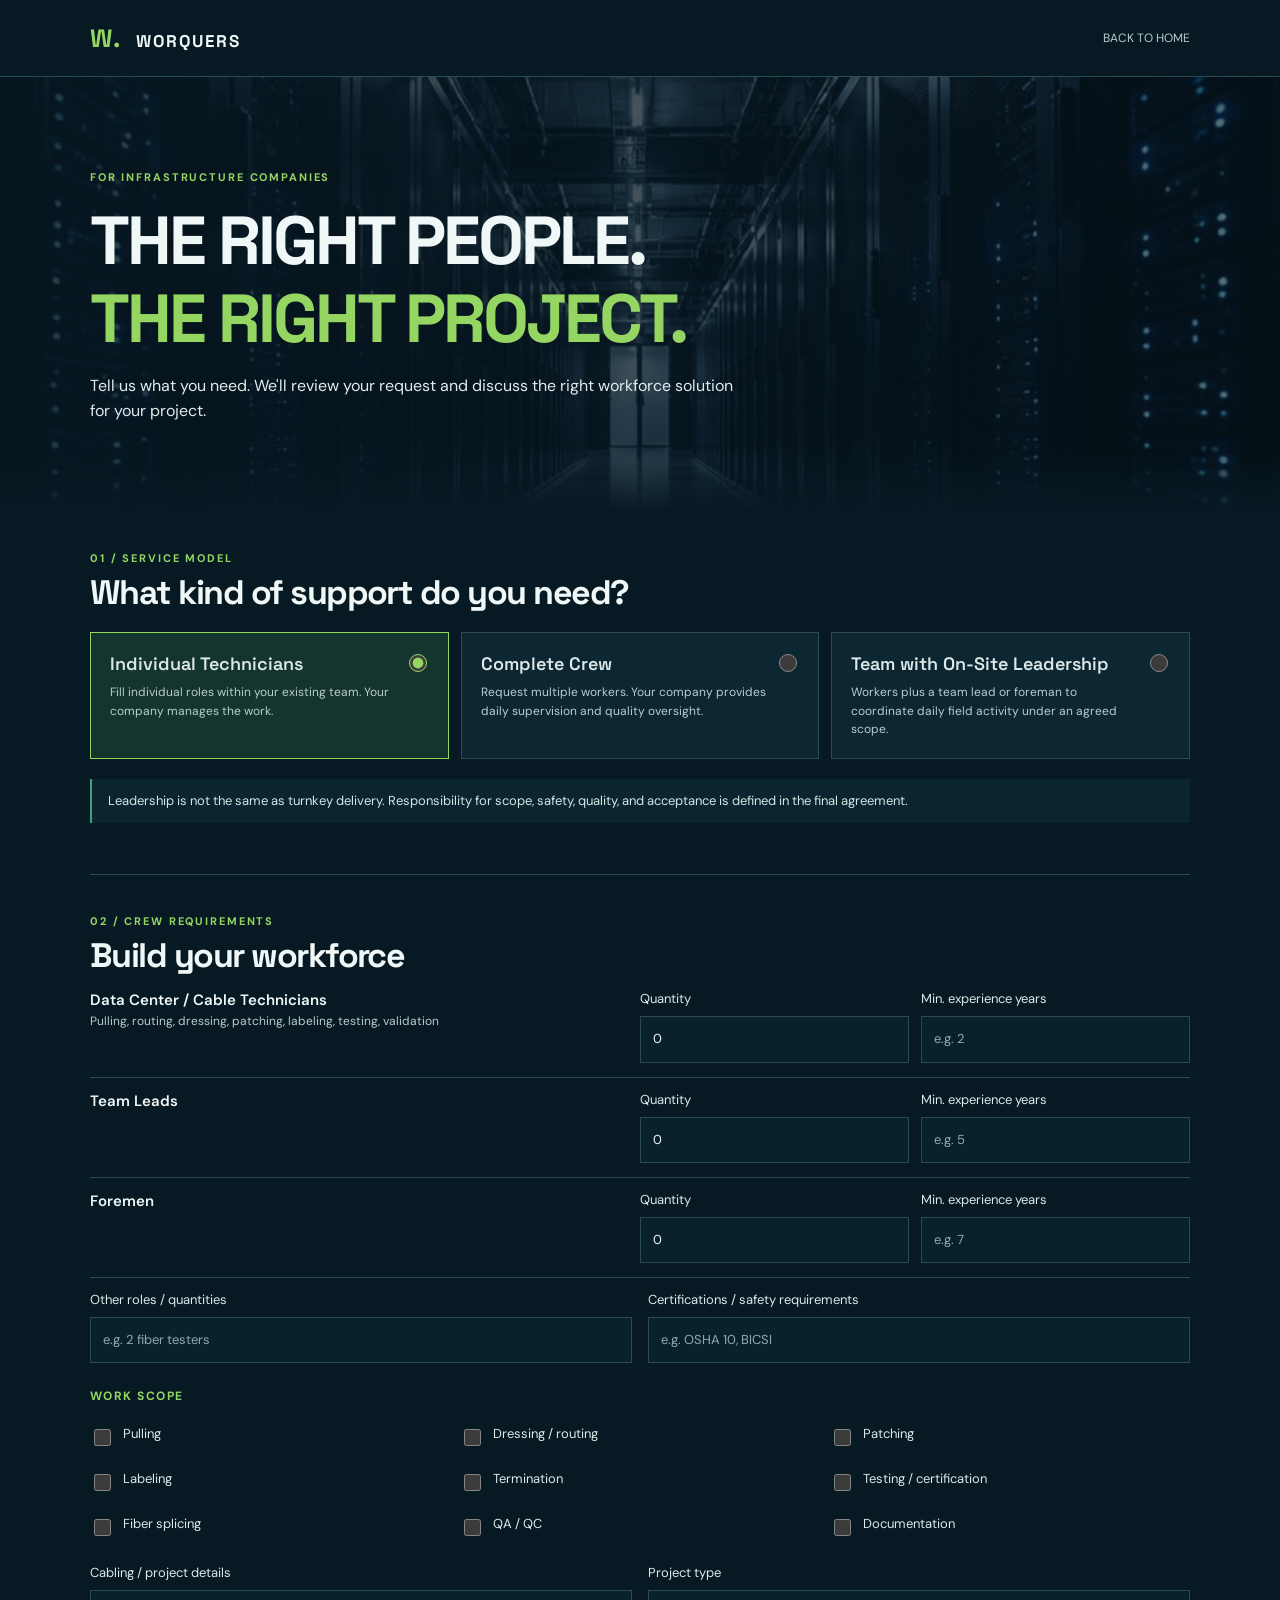
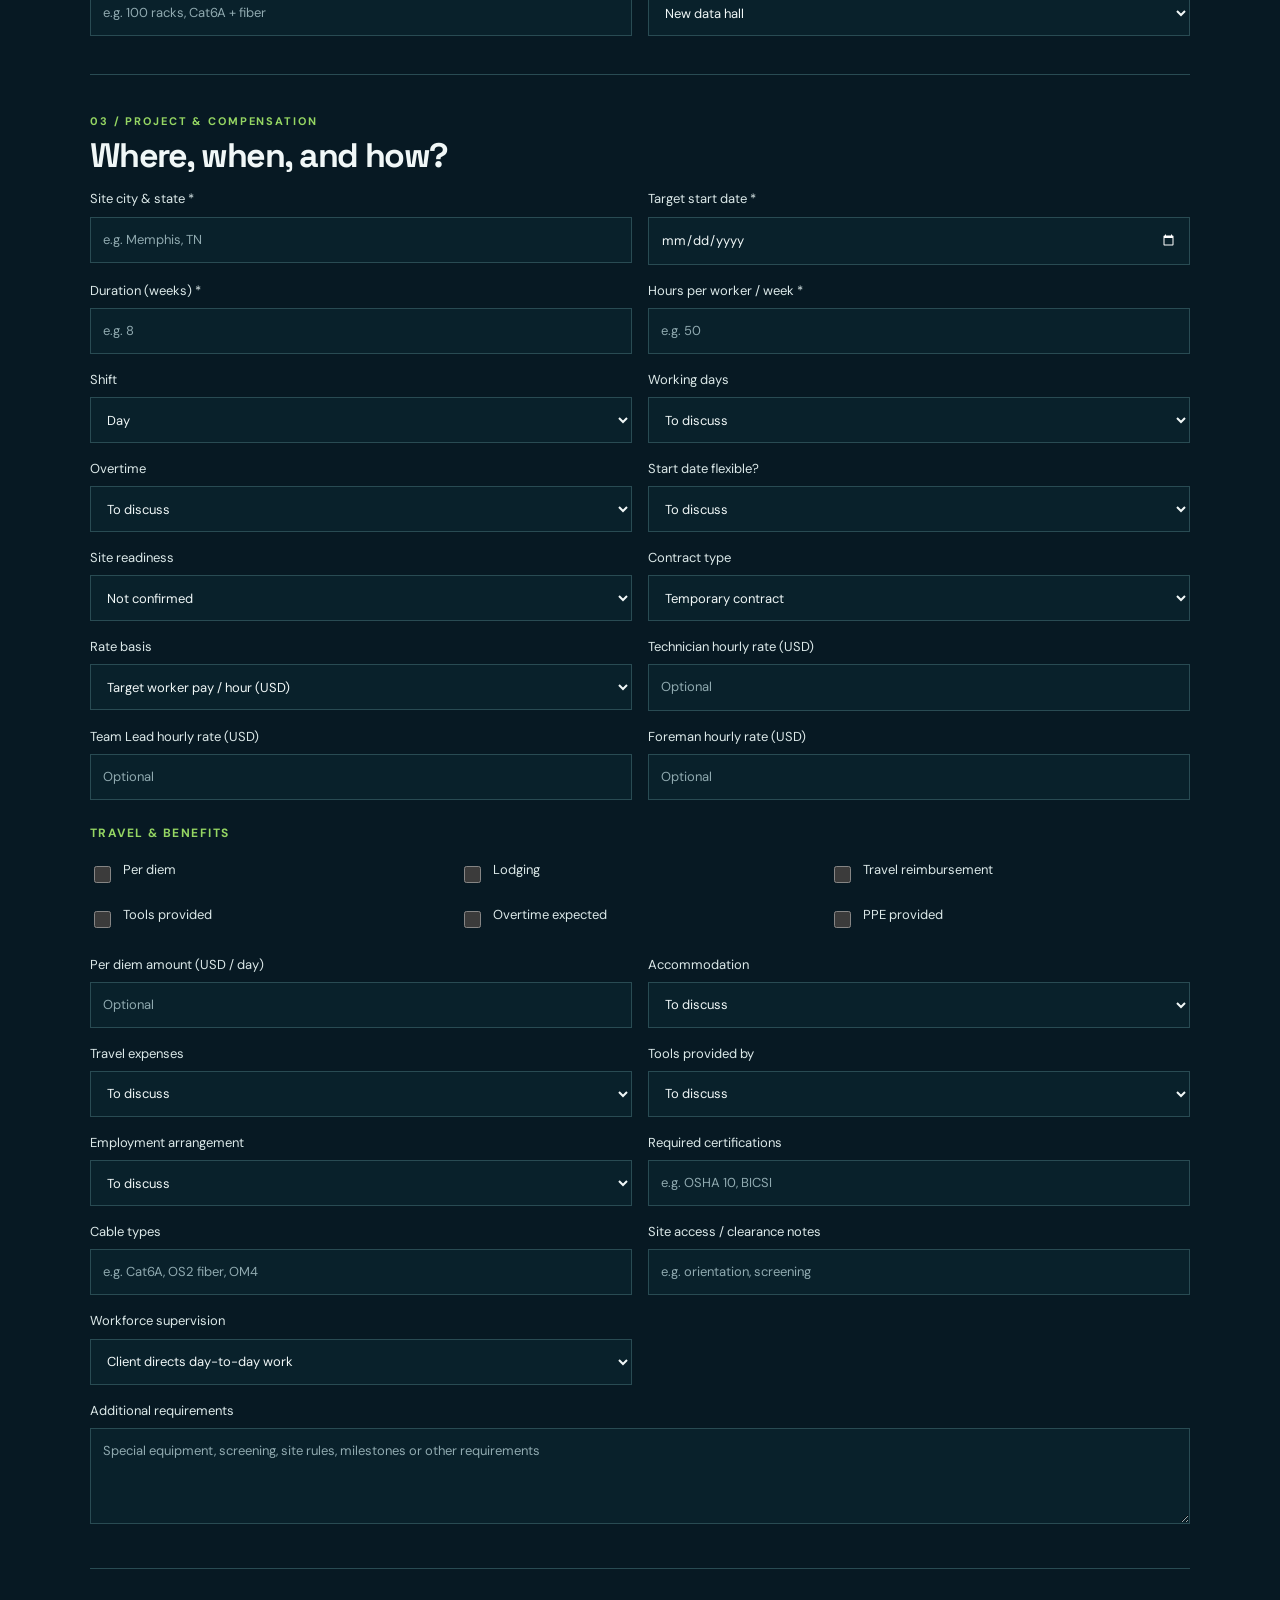
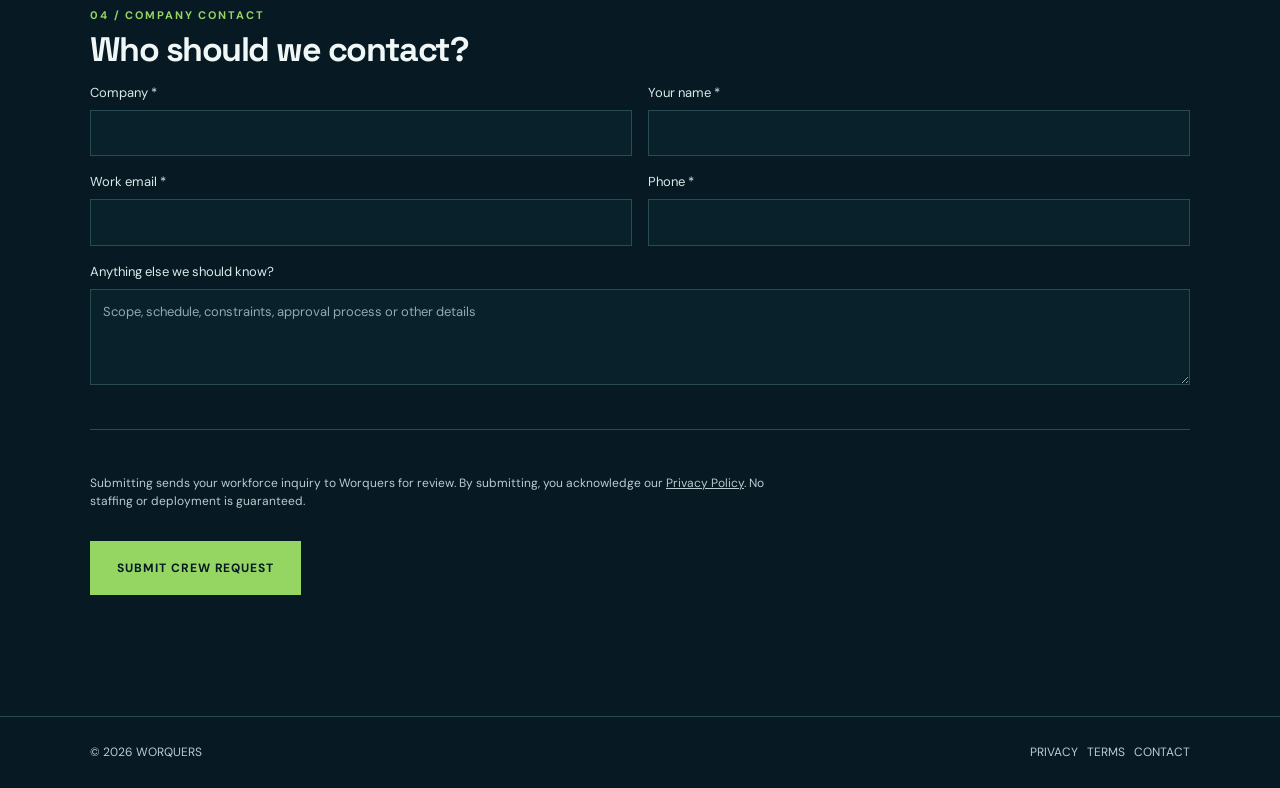
==== hire.html @ c4ccb14d "supabase" ====
<!doctype html>
<html lang="en">

<head>
  <meta charset="utf-8">
  <meta name="viewport" content="width=device-width,initial-scale=1">
  <meta name="theme-color" content="#071923">

  <meta name="description"
    content="Request individual data center technicians, a complete crew, or a team with on-site leadership from Worquers.">
  <title>Request Workforce | Worquers</title>
  <link rel="preconnect" href="https://fonts.googleapis.com">
  <link rel="preconnect" href="https://fonts.gstatic.com" crossorigin>
  <link
    href="https://fonts.googleapis.com/css2?family=DM+Sans:wght@400;500;600;700&family=Space+Grotesk:wght@500;600;700&display=swap"
    rel="stylesheet">
  <style>
    :root {
      color-scheme: dark;
      --bg: #071923;
      --panel: #0d2935;
      --line: #294b53;
      --text: #f0f7f7;
      --muted: #b8cdd0;
      --lime: #95d663;
      --teal: #3aa675
    }

    * {
      box-sizing: border-box
    }

    html {
      scroll-behavior: smooth
    }

    body {
      margin: 0;
      background: var(--bg);
      color: var(--text);
      font: 15px/1.55 'DM Sans', Arial, sans-serif
    }

    a {
      color: inherit;
      text-decoration: none
    }

    button,
    input,
    select,
    textarea {
      font: inherit
    }

    input,
    select,
    textarea {
      width: 100%;
      border: 1px solid var(--line);
      border-radius: 0;
      background: #09212b;
      color: var(--text);
      padding: 12px;
      min-height: 46px
    }

    textarea {
      min-height: 96px;
      resize: vertical
    }

    input:focus-visible,
    select:focus-visible,
    textarea:focus-visible,
    button:focus-visible,
    a:focus-visible {
      outline: 2px solid var(--lime);
      outline-offset: 2px
    }

    label {
      display: block;
      font-size: 13px;
      color: #dce9e9
    }

    label>span {
      display: block;
      margin-bottom: 7px
    }

    small,
    .hint {
      color: var(--muted)
    }

    .wrap {
      width: min(1100px, calc(100% - 36px));
      margin: auto
    }

    .top {
      border-bottom: 1px solid var(--line)
    }

    .top .wrap {
      min-height: 76px;
      display: flex;
      align-items: center;
      justify-content: space-between;
      gap: 20px
    }

    .logo {
      font: 700 17px 'Space Grotesk', sans-serif;
      letter-spacing: .12em
    }

    .logo b {
      font-size: 25px;
      color: var(--lime);
      margin-right: 8px
    }

    .back {
      font-size: 12px;
      color: var(--muted)
    }

    .hero {
      position: relative;
      isolation: isolate;
      padding: 80px 0 54px;
      background: linear-gradient(90deg, rgba(7, 25, 35, .86), rgba(7, 25, 35, .62)), url('worquers-background-images/hero-datacenter.jpg') center/cover
    }

    .hero:after {
      content: '';
      position: absolute;
      inset: auto 0 0;
      height: 60px;
      background: linear-gradient(transparent, var(--bg));
      z-index: -1
    }

    .eyebrow,
    .section-tag {
      font-size: 11px;
      font-weight: 700;
      letter-spacing: .17em;
      color: var(--lime)
    }

    h1,
    h2,
    h3 {
      font-family: 'Space Grotesk', sans-serif;
      line-height: 1.15;
      letter-spacing: -.045em
    }

    h1 {
      font-size: clamp(39px, 6vw, 68px);
      margin: 16px 0
    }

    h1 em {
      font-style: normal;
      color: var(--lime)
    }

    .hero p:last-child {
      max-width: 650px;
      color: #e1ebed;
      font-size: 16px
    }

    .section {
      padding: 38px 0;
      border-bottom: 1px solid var(--line)
    }

    h2 {
      font-size: clamp(24px, 3vw, 34px);
      margin: 6px 0 14px
    }

    .options {
      display: grid;
      gap: 12px;
      margin: 20px 0
    }

    .choice {
      display: block;
      position: relative;
      border: 1px solid var(--line);
      background: rgba(13, 41, 53, .85);
      padding: 19px;
      cursor: pointer
    }

    .choice:has(input:checked) {
      border-color: var(--lime);
      background: #14342e
    }

    .choice input {
      position: absolute;
      top: 18px;
      right: 18px;
      width: 18px;
      height: 18px;
      min-height: auto;
      accent-color: var(--lime)
    }

    .choice strong {
      display: block;
      margin-right: 27px;
      font: 600 18px 'Space Grotesk', sans-serif
    }

    .choice small {
      display: block;
      max-width: 290px;
      margin-top: 8px;
      font-size: 12px;
      line-height: 1.55
    }

    .clarity {
      border-left: 2px solid var(--teal);
      padding: 12px 16px;
      background: #0a2530;
      color: #d4e5e4;
      font-size: 13px
    }

    .grid {
      display: grid;
      grid-template-columns: 1fr;
      gap: 16px
    }

    .field-title {
      color: var(--lime);
      font-size: 12px;
      letter-spacing: .12em;
      font-weight: 700;
      margin: 24px 0 14px
    }

    .role {
      display: grid;
      grid-template-columns: 1fr 1fr;
      gap: 12px;
      margin: 12px 0;
      border-bottom: 1px solid var(--line);
      padding-bottom: 14px
    }

    .role .role-name {
      grid-column: 1/-1;
      font-weight: 600
    }

    .role .role-name small {
      display: block;
      font-weight: 400;
      font-size: 12px
    }

    .work-types {
      display: grid;
      grid-template-columns: 1fr 1fr;
      gap: 10px
    }

    .tick {
      display: flex;
      gap: 9px;
      align-items: center;
      min-height: 35px
    }

    .tick input {
      width: 17px;
      height: 17px;
      min-height: auto;
      accent-color: var(--lime)
    }

    .tick span {
      font-size: 13px
    }

    .submit-area {
      padding: 32px 0 70px
    }

    .btn {
      background: var(--lime);
      color: #071923;
      border: 0;
      min-height: 54px;
      padding: 14px 27px;
      font-weight: 700;
      font-size: 12px;
      letter-spacing: .08em;
      cursor: pointer
    }

    .btn:hover {
      background: #b5e57d
    }

    .fine {
      font-size: 12px;
      color: var(--muted);
      max-width: 700px
    }

    .status {
      margin-top: 16px;
      min-height: 20px;
      color: var(--lime)
    }

    footer {
      border-top: 1px solid var(--line);
      padding: 26px 0;
      color: var(--muted);
      font-size: 12px
    }

    footer .wrap {
      display: flex;
      justify-content: space-between;
      gap: 18px;
      flex-wrap: wrap
    }

    input::placeholder,
    textarea::placeholder {
      color: #90aab0
    }

    @media(min-width:680px) {
      .options {
        grid-template-columns: repeat(3, 1fr)
      }

      .grid {
        grid-template-columns: repeat(2, minmax(0, 1fr))
      }

      .work-types {
        grid-template-columns: repeat(3, 1fr)
      }

      .role {
        grid-template-columns: 2fr 1fr 1fr
      }

      .role .role-name {
        grid-column: auto
      }

      .hero {
        padding: 92px 0 72px
      }
    }

    @media(prefers-reduced-motion:reduce) {
      html {
        scroll-behavior: auto
      }
    }
  </style>
</head>

<body>
  <header class="top">
    <div class="wrap"><a href="index.html" class="logo"><b>W.</b> WORQUERS</a><a class="back" href="index.html">BACK TO
        HOME</a></div>
  </header>
  <main>
    <section class="hero">
      <div class="wrap">
        <div class="eyebrow">FOR INFRASTRUCTURE COMPANIES</div>
        <h1>THE RIGHT PEOPLE.<br><em>THE RIGHT PROJECT.</em></h1>
        <p>Tell us what you need. We'll review your request and discuss the right workforce solution for your project.
        </p>
      </div>
    </section>
    <form id="crewForm" class="wrap" novalidate>
      <section class="section">
        <div class="section-tag">01 / SERVICE MODEL</div>
        <h2>What kind of support do you need?</h2>
        <div class="options" role="radiogroup" aria-label="Workforce support type">
          <label class="choice"><input type="radio" name="service_model" value="Individual Technicians" required
              checked><strong>Individual Technicians</strong><small>Fill individual roles within your existing team.
              Your company manages the work.</small></label>
          <label class="choice"><input type="radio" name="service_model" value="Complete Crew"><strong>Complete
              Crew</strong><small>Request multiple workers. Your company provides daily supervision and quality
              oversight.</small></label>
          <label class="choice"><input type="radio" name="service_model"
              value="Team with On-Site Leadership"><strong>Team with On-Site Leadership</strong><small>Workers plus a
              team lead or foreman to coordinate daily field activity under an agreed scope.</small></label>
        </div>
        <p class="clarity">Leadership is not the same as turnkey delivery. Responsibility for scope, safety, quality,
          and acceptance is defined in the final agreement.</p>
      </section>
      <section class="section">
        <div class="section-tag">02 / CREW REQUIREMENTS</div>
        <h2>Build your workforce</h2>
        <div class="role">
          <div class="role-name">Data Center / Cable Technicians<small>Pulling, routing, dressing, patching,
              labeling, testing, validation</small></div><label><span>Quantity</span><input name="technicians_needed"
              type="number" min="0" max="1000" value="0" required></label><label><span>Min. experience
              years</span><input name="technician_years" type="number" min="0" max="50" placeholder="e.g. 2"></label>
        </div>
        <div class="role">
          <div class="role-name">Team Leads</div><label><span>Quantity</span><input name="team_leads_needed"
              type="number" min="0" max="1000" value="0" required></label><label><span>Min. experience
              years</span><input name="team_lead_years" type="number" min="0" max="50" placeholder="e.g. 5"></label>
        </div>
        <div class="role">
          <div class="role-name">Foremen</div><label><span>Quantity</span><input name="foremen_needed" type="number"
              min="0" max="1000" value="0" required></label><label><span>Min. experience years</span><input
              name="foreman_years" type="number" min="0" max="50" placeholder="e.g. 7"></label>
        </div>
        <div class="grid"><label><span>Other roles / quantities</span><input name="other_roles"
              placeholder="e.g. 2 fiber testers"></label><label><span>Certifications / safety requirements</span><input
              name="certifications" placeholder="e.g. OSHA 10, BICSI"></label></div>
        <div class="field-title">WORK SCOPE</div>
        <div class="work-types">
          <label class="tick"><input type="checkbox" name="work" value="Pulling"><span>Pulling</span></label><label
            class="tick"><input type="checkbox" name="work" value="Dressing / Routing"><span>Dressing /
              routing</span></label><label class="tick"><input type="checkbox" name="work"
              value="Patching"><span>Patching</span></label><label class="tick"><input type="checkbox" name="work"
              value="Labeling"><span>Labeling</span></label><label class="tick"><input type="checkbox" name="work"
              value="Termination"><span>Termination</span></label><label class="tick"><input type="checkbox" name="work"
              value="Testing"><span>Testing / certification</span></label><label class="tick"><input type="checkbox"
              name="work" value="Fiber splicing"><span>Fiber splicing</span></label><label class="tick"><input
              type="checkbox" name="work" value="QA / QC"><span>QA / QC</span></label><label class="tick"><input
              type="checkbox" name="work" value="Documentation"><span>Documentation</span></label>
        </div>
        <div class="grid" style="margin-top:18px"><label><span>Cabling / project details</span><input
              name="cable_details" placeholder="e.g. 100 racks, Cat6A + fiber"></label><label><span>Project
              type</span><select name="project_type">
              <option>New data hall</option>
              <option>Expansion</option>
              <option>Retrofit / upgrade</option>
              <option>Other</option>
            </select></label></div>
      </section>
      <section class="section">
        <div class="section-tag">03 / PROJECT & COMPENSATION</div>
        <h2>Where, when, and how?</h2>
        <div class="grid">
          <label><span>Site city & state *</span><input name="project_location" required
              placeholder="e.g. Memphis, TN"></label>
          <label><span>Target start date *</span><input type="date" name="start_date" required></label>
          <label><span>Duration (weeks) *</span><input type="number" name="duration_weeks" min="1" max="260" required
              placeholder="e.g. 8"></label>
          <label><span>Hours per worker / week *</span><input type="number" name="hours_per_week" min="1" max="112"
              required placeholder="e.g. 50"></label>
          <label><span>Shift</span><select name="shift">
              <option>Day</option>
              <option>Night</option>
              <option>Rotating</option>
              <option>Multiple shifts</option>
            </select></label>
          <label><span>Working days</span><select name="working_days">
              <option value="">To discuss</option>
              <option>Monday–Friday</option>
              <option>6 days per week</option>
              <option>7 days per week</option>
              <option>Custom schedule</option>
            </select></label>
          <label><span>Overtime</span><select name="overtime_required">
              <option value="">To discuss</option>
              <option value="true">Required</option>
              <option value="false">Not required</option>
            </select></label>
          <label><span>Start date flexible?</span><select name="start_date_flexible">
              <option value="">To discuss</option>
              <option value="true">Yes</option>
              <option value="false">No</option>
            </select></label>
          <label><span>Site readiness</span><select name="site_readiness">
              <option value="">Not confirmed</option>
              <option>Ready</option>
              <option>Expected by start date</option>
              <option>Not yet ready</option>
            </select></label>
          <label><span>Contract type</span><select name="contract_type">
              <option>Temporary contract</option>
              <option>Temp-to-hire</option>
              <option>Ongoing assignment</option>
              <option>Other</option>
            </select></label>
          <label><span>Rate basis</span><select name="rate_basis">
              <option>Target worker pay / hour (USD)</option>
              <option>Client bill-rate budget / hour (USD)</option>
              <option>To discuss</option>
            </select></label>
          <label><span>Technician hourly rate (USD)</span><input name="hourly_rate_technician" type="number" min="0"
              step="0.01" placeholder="Optional"></label>
          <label><span>Team Lead hourly rate (USD)</span><input name="hourly_rate_team_lead" type="number" min="0"
              step="0.01" placeholder="Optional"></label>
          <label><span>Foreman hourly rate (USD)</span><input name="hourly_rate_foreman" type="number" min="0"
              step="0.01" placeholder="Optional"></label>
        </div>
        <div class="field-title">TRAVEL & BENEFITS</div>
        <div class="work-types"><label class="tick"><input type="checkbox" name="perks" value="Per diem"><span>Per
              diem</span></label><label class="tick"><input type="checkbox" name="perks"
              value="Lodging"><span>Lodging</span></label><label class="tick"><input type="checkbox" name="perks"
              value="Travel reimbursement"><span>Travel reimbursement</span></label><label class="tick"><input
              type="checkbox" name="perks" value="Tools provided"><span>Tools provided</span></label><label
            class="tick"><input type="checkbox" name="perks" value="Overtime expected"><span>Overtime
              expected</span></label><label class="tick"><input type="checkbox" name="perks"
              value="PPE provided"><span>PPE provided</span></label></div>
        <div class="grid" style="margin-top:18px">
          <label><span>Per diem amount (USD / day)</span><input name="per_diem_amount" type="number" min="0" max="10000"
              step="0.01" placeholder="Optional"></label>
          <label><span>Accommodation</span><select name="accommodation">
              <option value="">To discuss</option>
              <option>Provided by client</option>
              <option>Allowance / reimbursement</option>
              <option>Not provided</option>
            </select></label>
          <label><span>Travel expenses</span><select name="travel_expenses">
              <option value="">To discuss</option>
              <option>Covered by client</option>
              <option>Reimbursed</option>
              <option>Not covered</option>
            </select></label>
          <label><span>Tools provided by</span><select name="tools_provided_by">
              <option value="">To discuss</option>
              <option>Client</option>
              <option>Workers</option>
              <option>Combination</option>
            </select></label>
          <label><span>Employment arrangement</span><select name="employment_arrangement">
              <option value="">To discuss</option>
              <option>Temporary staffing</option>
              <option>Temp-to-hire</option>
              <option>Project subcontract</option>
              <option>Other</option>
            </select></label>
          <label><span>Required certifications</span><input name="certifications_required"
              placeholder="e.g. OSHA 10, BICSI"></label>
          <label><span>Cable types</span><input name="cable_types" placeholder="e.g. Cat6A, OS2 fiber, OM4"></label>
          <label><span>Site access / clearance notes</span><input name="site_access_requirements"
              placeholder="e.g. orientation, screening"></label><label><span>Workforce supervision</span><select
              name="supervision">
              <option>Client directs day-to-day work</option>
              <option>On-site lead requested</option>
              <option>To discuss</option>
            </select></label>
        </div>
        <label style="margin-top:16px"><span>Additional requirements</span><textarea name="additional_requirements"
            maxlength="2000"
            placeholder="Special equipment, screening, site rules, milestones or other requirements"></textarea></label>
      </section>
      <section class="section">
        <div class="section-tag">04 / COMPANY CONTACT</div>
        <h2>Who should we contact?</h2>
        <div class="grid"><label><span>Company *</span><input name="company_name" autocomplete="organization"
              required></label><label><span>Your name *</span><input name="contact_name" autocomplete="name"
              required></label><label><span>Work email *</span><input name="contact_email" type="email"
              autocomplete="email" required></label><label><span>Phone *</span><input name="contact_phone"
              autocomplete="tel" required></label></div>
        <label style="margin-top:16px"><span>Anything else we should know?</span><textarea name="project_description"
            maxlength="2000"
            placeholder="Scope, schedule, constraints, approval process or other details"></textarea></label>
      </section>
      <div class="submit-area">
        <p class="fine">Submitting sends your workforce inquiry to Worquers for review. By submitting, you acknowledge
          our <a style="text-decoration:underline" href="privacy.html">Privacy Policy</a>. No staffing or deployment is
          guaranteed.</p><button class="btn" id="submitButton" style="margin-top:18px" type="submit">SUBMIT CREW
          REQUEST</button>
        <p class="status" id="status" role="status" aria-live="polite"></p>
      </div>
    </form>
  </main>
  <footer>
    <div class="wrap"><span>© 2026 WORQUERS</span><span><a href="privacy.html">PRIVACY</a> &nbsp; <a
          href="terms.html">TERMS</a> &nbsp; <a href="mailto:info@worquers.com">CONTACT</a></span></div>
  </footer>
  <script>
    // Public endpoint only. Never put a Supabase secret/service-role key in this file.
    const FUNCTION_URL = "https://begudxvyjlhcquzptxom.supabase.co/functions/v1/submit-crew-request";
    const form = document.getElementById("crewForm");
    const statusEl = document.getElementById("status");
    const submitButton = document.getElementById("submitButton");

    form.addEventListener("submit", async (event) => {
      event.preventDefault();
      if (!form.reportValidity()) return;
      const data = new FormData(form);
      const roles = ["technicians_needed", "team_leads_needed", "foremen_needed"];
      if (roles.every(k => Number(data.get(k) || 0) === 0) && !String(data.get("other_roles") || "").trim()) {
        statusEl.textContent = "Please request at least one position.";
        return;
      }
      const payload = {};
      for (const [key, value] of data.entries()) {
        if (key === "work" || key === "perks") continue;
        payload[key] = String(value).trim();
      }
      payload.work_types = data.getAll("work").map(String);
      payload.perks = data.getAll("perks").map(String);
      submitButton.disabled = true;
      submitButton.textContent = "SUBMITTING...";
      statusEl.textContent = "Sending your request securely...";
      try {
        const response = await fetch(FUNCTION_URL, {
          method: "POST",
          headers: { "Content-Type": "application/json" },
          body: JSON.stringify(payload)
        });
        const result = await response.json().catch(() => ({}));
        if (!response.ok || !result.ok) throw new Error(result.error || "Unable to submit. Please try again.");
        form.reset();
        statusEl.textContent = "Request received. Thank you — Worquers will review your inquiry.";
        submitButton.textContent = "REQUEST SENT";
      } catch (error) {
        statusEl.textContent = error.message || "Something went wrong. Please try again.";
        submitButton.disabled = false;
        submitButton.textContent = "SUBMIT CREW REQUEST";
      }
    });
  </script>
</body>

</html>
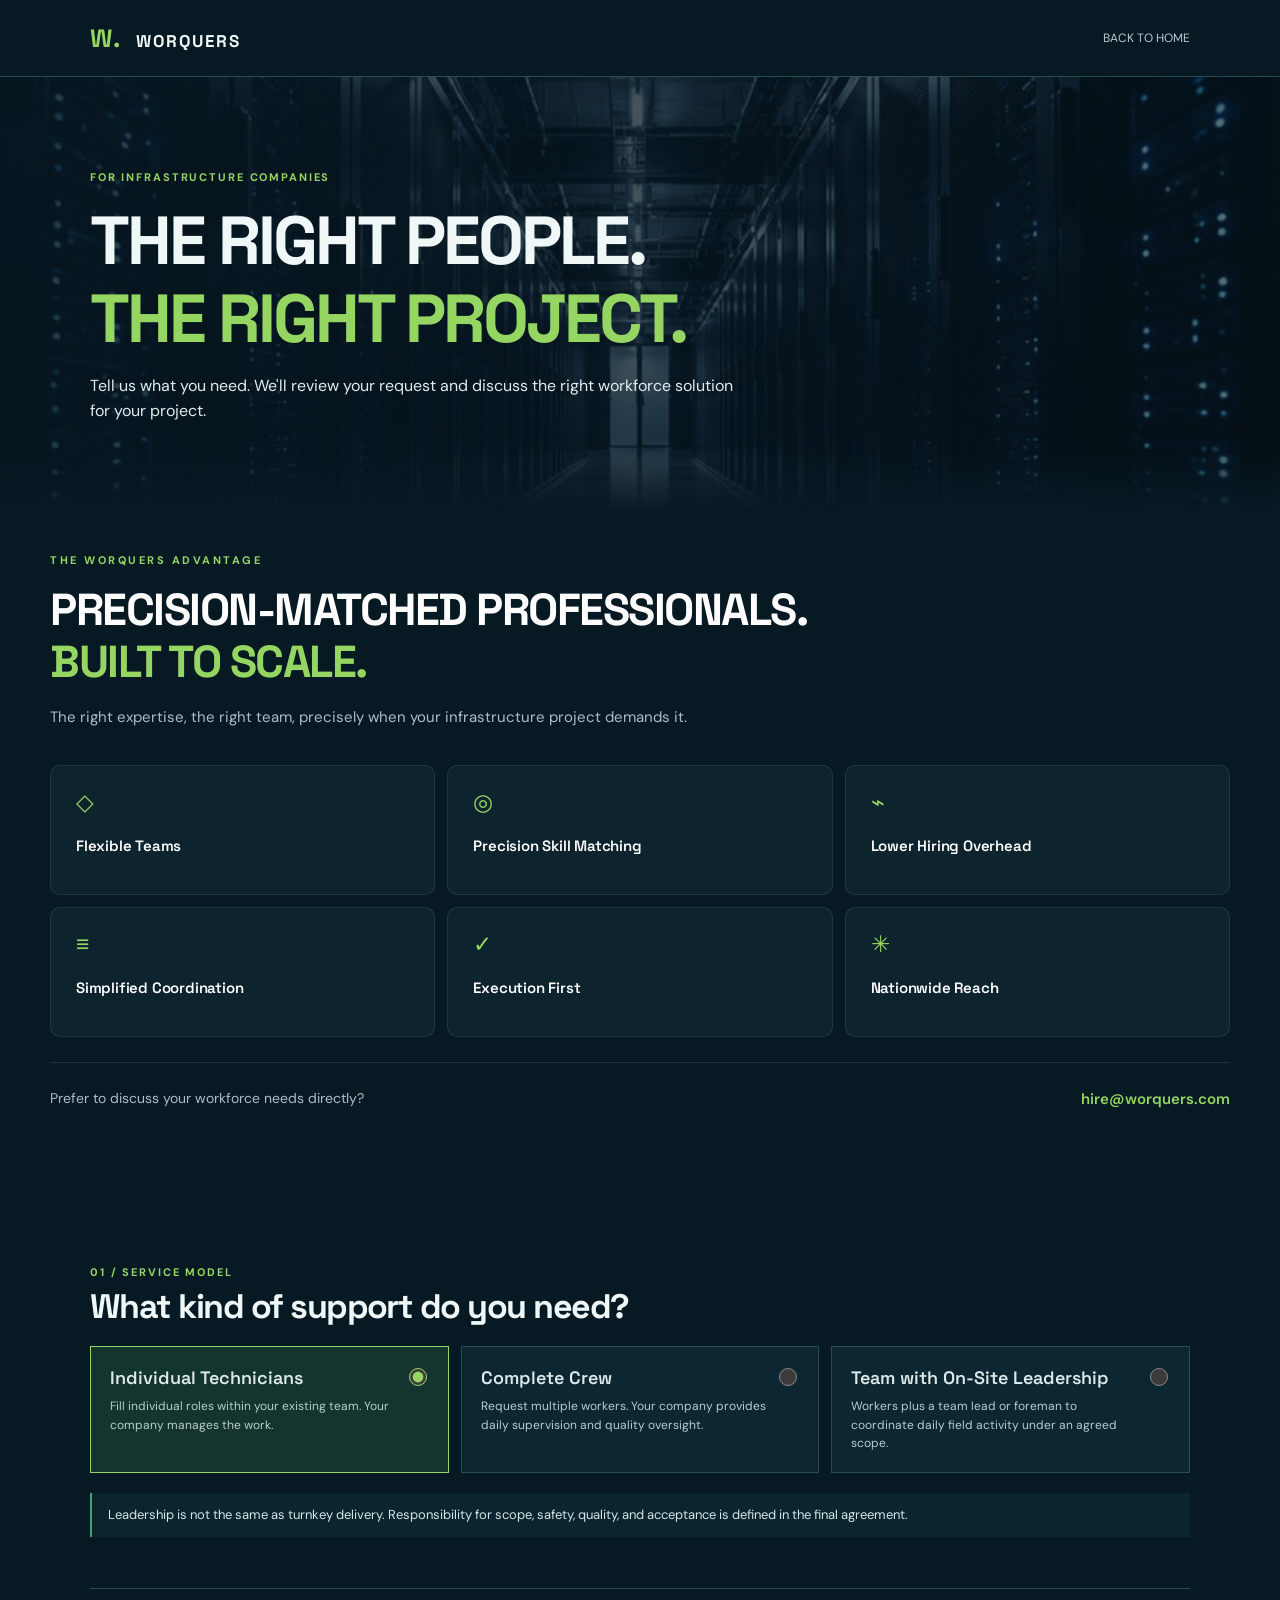
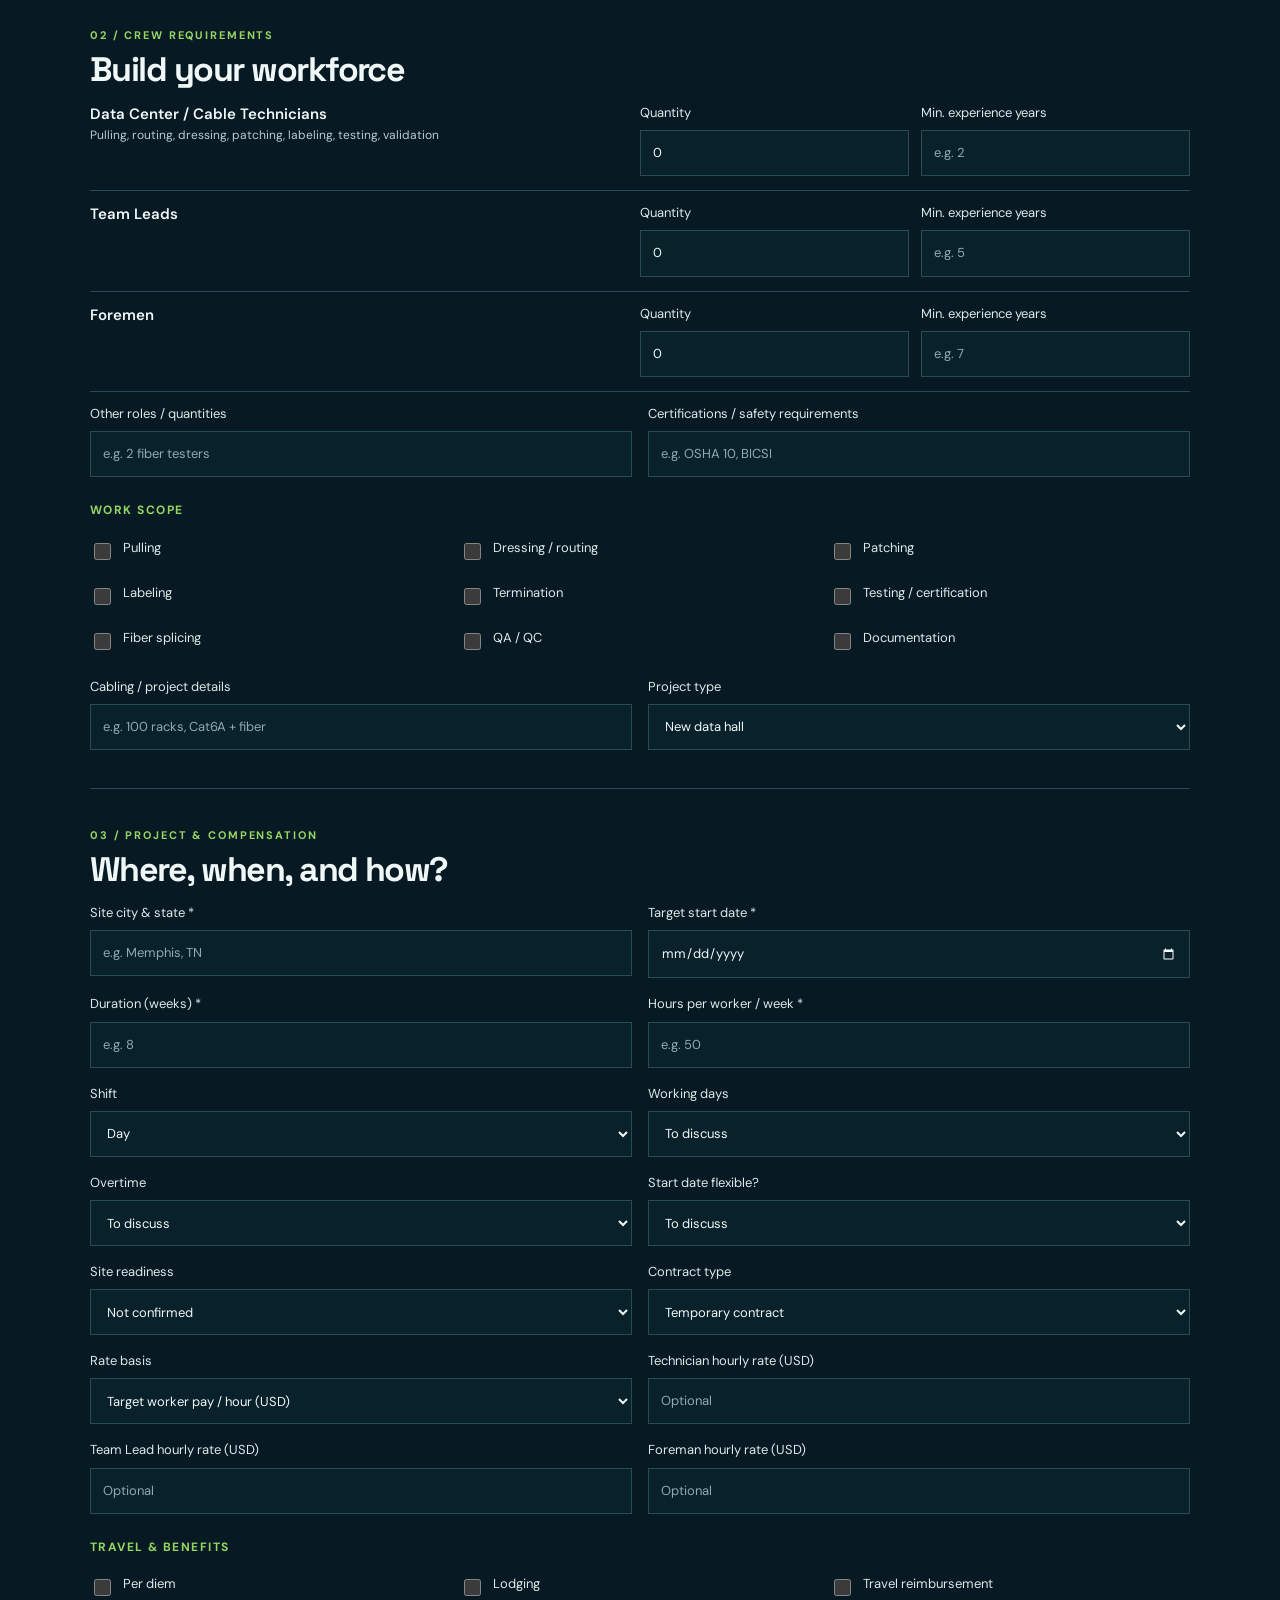
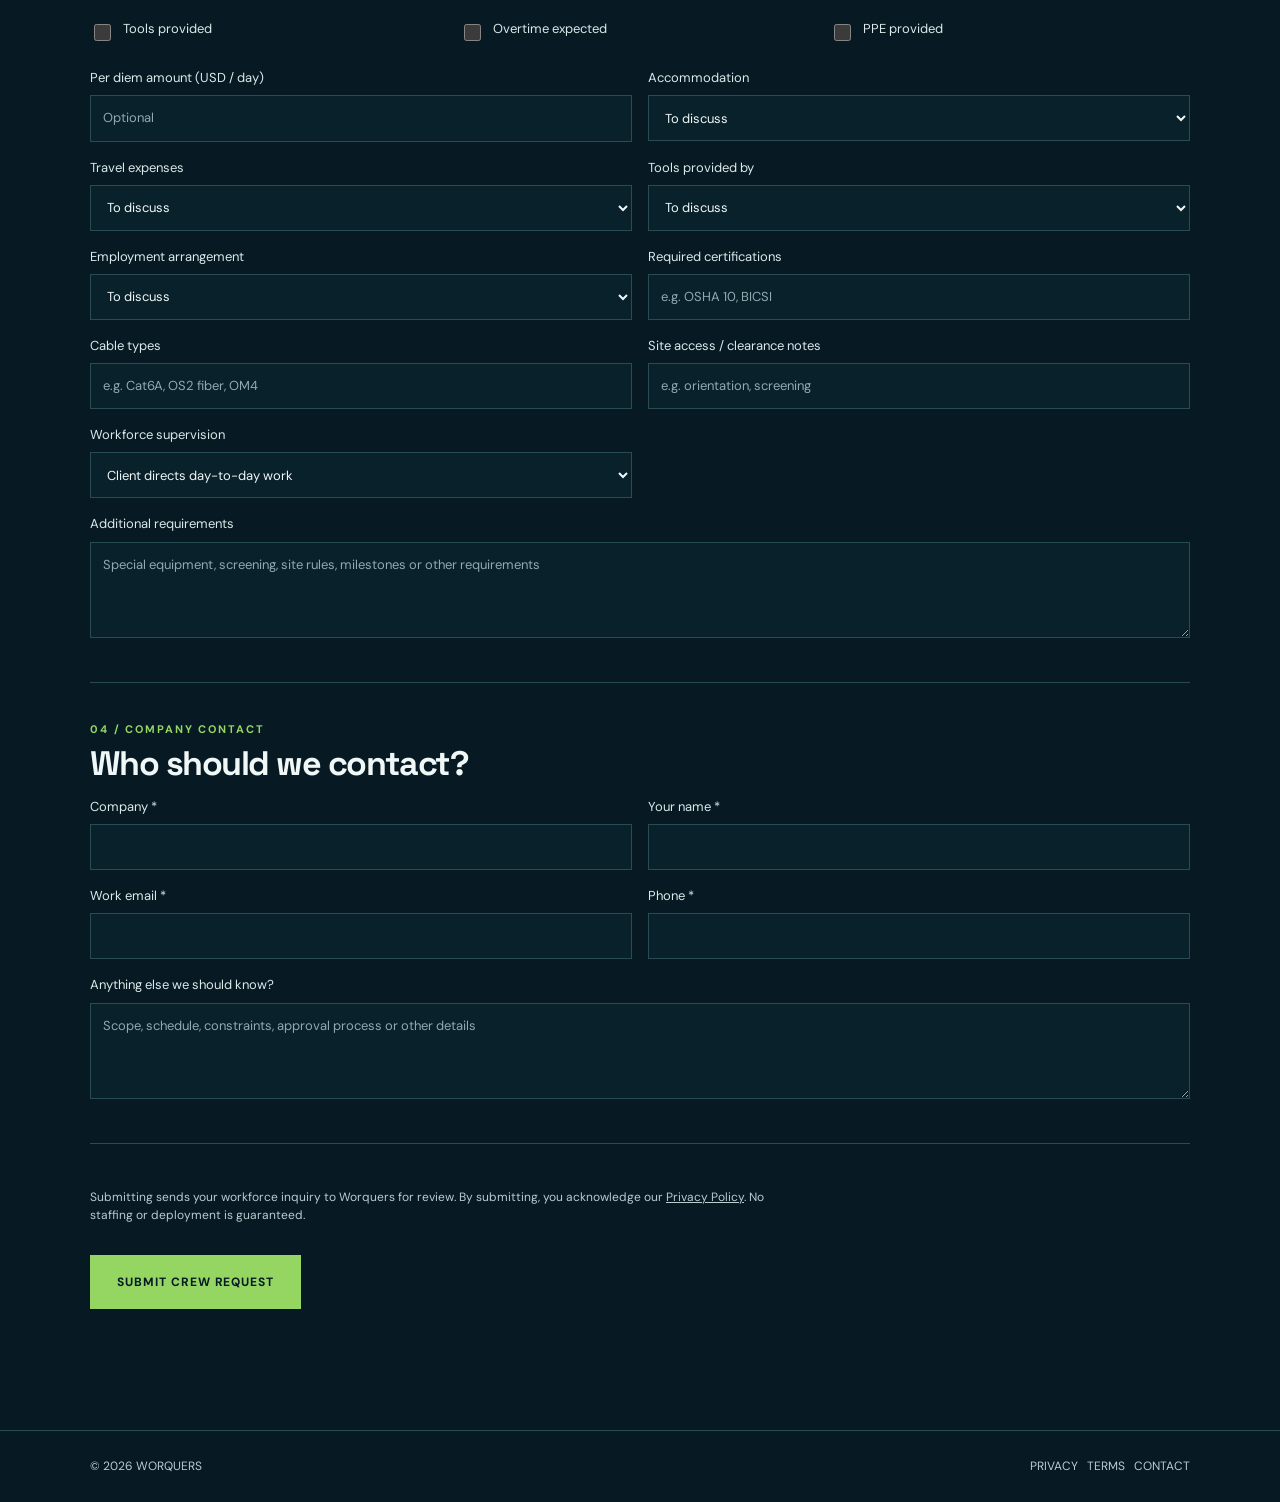
==== commit 53b46b9e: "directly" ====
--- a/hire.html
+++ b/hire.html
@@ -378,6 +378,200 @@
         scroll-behavior: auto
       }
     }
+
+
+    /* WORQUERS ADVANTAGE */
+
+    .wq-advantage {
+      max-width: 1180px;
+      margin: 0 auto 75px;
+      padding: 40px 0;
+      color: #ffffff;
+    }
+
+    .wq-advantage-header {
+      margin-bottom: 34px;
+    }
+
+    .wq-eyebrow {
+      display: block;
+      margin-bottom: 15px;
+      color: #95D663;
+      font-size: 11px;
+      font-weight: 700;
+      letter-spacing: 2.5px;
+    }
+
+    .wq-advantage-header h2 {
+      margin: 0;
+      font-size: clamp(27px, 3.5vw, 46px);
+      font-weight: 750;
+      line-height: 1.15;
+      letter-spacing: -1.5px;
+    }
+
+    .wq-advantage-header h2 span {
+      display: block;
+      color: #95D663;
+    }
+
+    .wq-advantage-header p {
+      max-width: 660px;
+      margin: 18px 0 0;
+      color: #aabfc7;
+      font-size: 15px;
+      line-height: 1.7;
+    }
+
+    /* SIX CARD GRID */
+
+    .wq-advantage-grid {
+      display: grid;
+      grid-template-columns: repeat(3, minmax(0, 1fr));
+      gap: 12px;
+    }
+
+    .wq-advantage-card {
+      position: relative;
+      min-height: 130px;
+      padding: 25px;
+      overflow: hidden;
+
+      background: rgba(16, 40, 51, 0.70);
+      border: 1px solid rgba(255, 255, 255, 0.09);
+      border-radius: 10px;
+
+      transition:
+        transform 0.25s ease,
+        background 0.25s ease,
+        border-color 0.25s ease,
+        box-shadow 0.25s ease;
+    }
+
+    .wq-advantage-card::after {
+      content: "";
+      position: absolute;
+      left: 25px;
+      right: 25px;
+      bottom: 0;
+      height: 2px;
+      background: #95D663;
+      opacity: 0;
+      transform: scaleX(0.3);
+
+      transition:
+        opacity 0.25s ease,
+        transform 0.25s ease;
+    }
+
+    .wq-advantage-card:hover {
+      transform: translateY(-3px);
+      background: rgba(22, 55, 66, 0.88);
+      border-color: rgba(149, 214, 99, 0.35);
+      box-shadow: 0 12px 25px rgba(0, 0, 0, 0.12);
+    }
+
+    .wq-advantage-card:hover::after {
+      opacity: 1;
+      transform: scaleX(1);
+    }
+
+    .wq-card-icon {
+      margin-bottom: 21px;
+      color: #95D663;
+      font-family: Arial, sans-serif;
+      font-size: 23px;
+      line-height: 1;
+    }
+
+    .wq-advantage-card h3 {
+      margin: 0;
+      color: #ffffff;
+      font-size: 15px;
+      font-weight: 600;
+      line-height: 1.4;
+      letter-spacing: -0.2px;
+    }
+
+    /* DIRECT CONTACT */
+
+    .wq-contact {
+      display: flex;
+      justify-content: space-between;
+      align-items: center;
+      gap: 20px;
+
+      margin-top: 25px;
+      padding-top: 25px;
+      border-top: 1px solid rgba(255, 255, 255, 0.1);
+    }
+
+    .wq-contact span {
+      color: #aabfc7;
+      font-size: 14px;
+    }
+
+    .wq-contact a {
+      color: #95D663;
+      font-size: 15px;
+      font-weight: 600;
+      text-decoration: none;
+      transition: opacity 0.2s ease;
+    }
+
+    .wq-contact a:hover {
+      opacity: 0.75;
+      text-decoration: underline;
+    }
+
+    /* TABLET */
+
+    @media (max-width: 850px) {
+      .wq-advantage-grid {
+        grid-template-columns: repeat(2, minmax(0, 1fr));
+      }
+    }
+
+    /* MOBILE */
+
+    @media (max-width: 520px) {
+      .wq-advantage {
+        margin-bottom: 50px;
+        padding: 25px 0;
+      }
+
+      .wq-advantage-grid {
+        gap: 9px;
+      }
+
+      .wq-advantage-card {
+        min-height: 115px;
+        padding: 17px;
+      }
+
+      .wq-card-icon {
+        margin-bottom: 16px;
+        font-size: 20px;
+      }
+
+      .wq-advantage-card h3 {
+        font-size: 13px;
+      }
+
+      .wq-contact {
+        flex-direction: column;
+        align-items: flex-start;
+        gap: 12px;
+      }
+    }
+
+    @media (prefers-reduced-motion: reduce) {
+
+      .wq-advantage-card,
+      .wq-advantage-card::after {
+        transition: none;
+      }
+    }
   </style>
 </head>
 
@@ -395,6 +589,75 @@
         </p>
       </div>
     </section>
+
+    <!-- grid added 10-18 -->
+
+
+    <!-- WORQUERS ADVANTAGE -->
+    <section class="wq-advantage" aria-labelledby="wq-advantage-title">
+
+      <div class="wq-advantage-header">
+        <span class="wq-eyebrow">THE WORQUERS ADVANTAGE</span>
+
+        <h2 id="wq-advantage-title">
+          PRECISION-MATCHED PROFESSIONALS.
+          <span>BUILT TO SCALE.</span>
+        </h2>
+
+        <p>
+          The right expertise, the right team, precisely when
+          your infrastructure project demands it.
+        </p>
+      </div>
+
+      <div class="wq-advantage-grid">
+
+        <div class="wq-advantage-card">
+          <div class="wq-card-icon">◇</div>
+          <h3>Flexible Teams</h3>
+        </div>
+
+        <div class="wq-advantage-card">
+          <div class="wq-card-icon">◎</div>
+          <h3>Precision Skill Matching</h3>
+        </div>
+
+        <div class="wq-advantage-card">
+          <div class="wq-card-icon">⌁</div>
+          <h3>Lower Hiring Overhead</h3>
+        </div>
+
+        <div class="wq-advantage-card">
+          <div class="wq-card-icon">≡</div>
+          <h3>Simplified Coordination</h3>
+        </div>
+
+        <div class="wq-advantage-card">
+          <div class="wq-card-icon">✓</div>
+          <h3>Execution First</h3>
+        </div>
+
+        <div class="wq-advantage-card">
+          <div class="wq-card-icon">✳</div>
+          <h3>Nationwide Reach</h3>
+        </div>
+
+      </div>
+
+      <div class="wq-contact">
+        <span>Prefer to discuss your workforce needs directly?</span>
+
+        <a href="mailto:hire@worquers.com?subject=Workforce%20Inquiry">
+          hire@worquers.com
+        </a>
+      </div>
+
+    </section>
+    <!-- END WORQUERS ADVANTAGE -->
+
+
+
+
     <form id="crewForm" class="wrap" novalidate>
       <section class="section">
         <div class="section-tag">01 / SERVICE MODEL</div>
